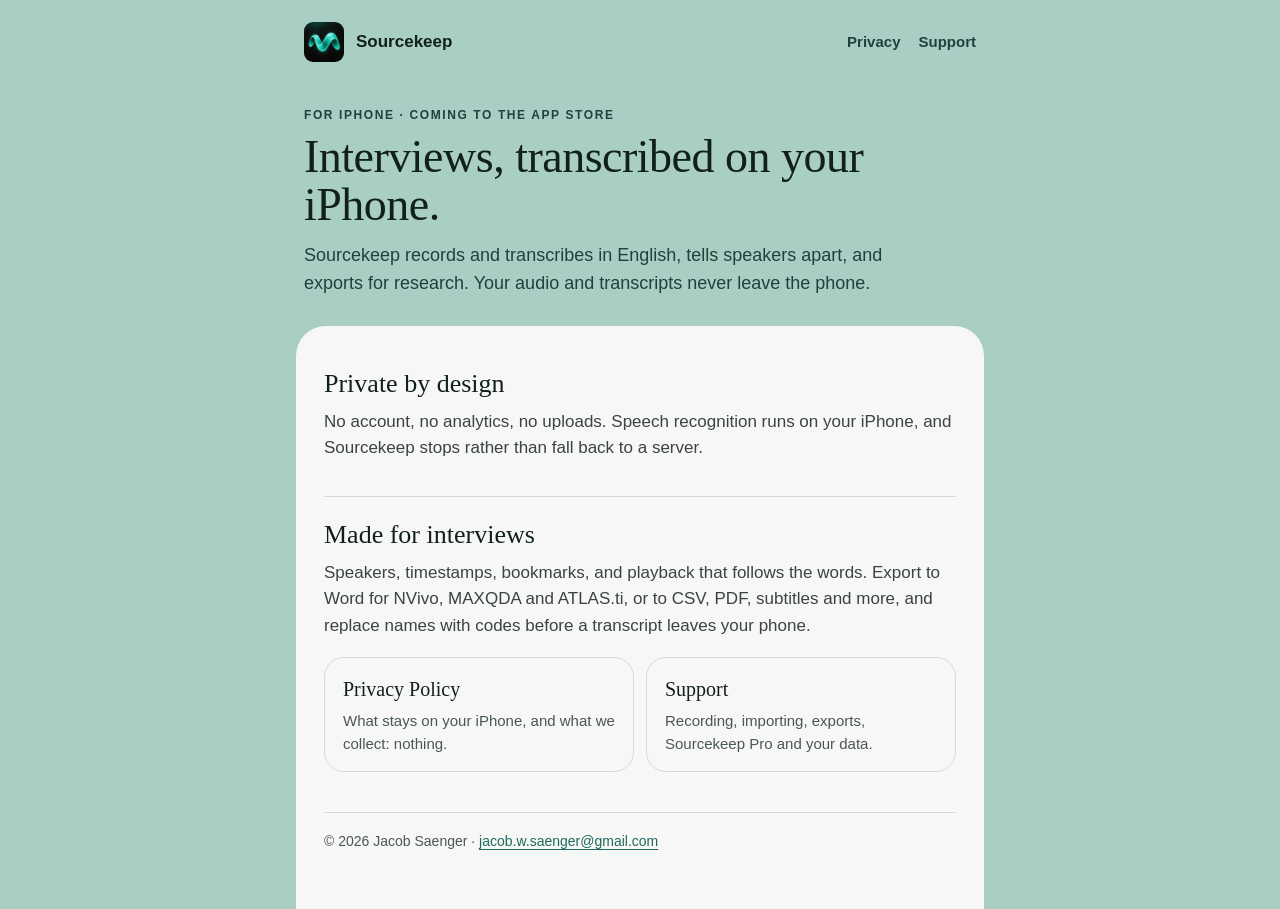
==== index.html @ 1a0badea "Privacy policy, support and home page" ====
<!doctype html>
<html lang="en">
<head>
<meta charset="utf-8">
<meta name="viewport" content="width=device-width, initial-scale=1">
<title>Sourcekeep — Private Transcripts</title>
<meta name="description" content="Sourcekeep records and transcribes interviews on your iPhone. Audio and transcripts never leave the phone: no account, no uploads.">
<link rel="icon" href="icon.png">
<link rel="stylesheet" href="style.css">
</head>
<body>
<div class="wrap">
  <header class="top">
    <a class="brand" href="./"><img src="icon.png" alt="">Sourcekeep</a>
    <nav><a href="privacy.html">Privacy</a><a href="support.html">Support</a></nav>
  </header>
  <div class="kicker">For iPhone · Coming to the App Store</div>
  <h1>Interviews, transcribed on your iPhone.</h1>
  <p class="lede">Sourcekeep records and transcribes in English, tells speakers apart, and exports for research. Your audio and transcripts never leave the phone.</p>

  <main class="sheet">
    <h2>Private by design</h2>
    <p>No account, no analytics, no uploads. Speech recognition runs on your iPhone, and Sourcekeep stops rather than fall back to a server.</p>
    <h2>Made for interviews</h2>
    <p>Speakers, timestamps, bookmarks, and playback that follows the words. Export to Word for NVivo, MAXQDA and ATLAS.ti, or to CSV, PDF, subtitles and more, and replace names with codes before a transcript leaves your phone.</p>
    <div class="cards">
      <a class="card" href="privacy.html"><b>Privacy Policy</b><span>What stays on your iPhone, and what we collect: nothing.</span></a>
      <a class="card" href="support.html"><b>Support</b><span>Recording, importing, exports, Sourcekeep Pro and your data.</span></a>
    </div>
    <footer>© 2026 Jacob Saenger · <a href="mailto:jacob.w.saenger@gmail.com">jacob.w.saenger@gmail.com</a></footer>
  </main>
</div>
</body>
</html>
---- style.css ----
/* Sourcekeep site — the app's Sage Sheet look. System fonts only: these pages
   make no third-party requests. */
:root {
  --ground: #A9CFC4; --sheet: #F7F8F5; --ink: #12201D; --ink2: #3A4440; --muted: #4A5752;
  --head: #23403A; --accent: #1E6B5E; --rule: rgba(18, 32, 29, 0.14); --soft: rgba(30, 107, 94, 0.12);
}
@media (prefers-color-scheme: dark) {
  :root {
    --ground: #10211D; --sheet: #172B26; --ink: #F1EDE3; --ink2: #C9CFC9; --muted: #A9B8B2;
    --head: #A9B8B2; --accent: #9FD3C4; --rule: rgba(241, 237, 227, 0.16); --soft: rgba(159, 211, 196, 0.16);
  }
}
* { box-sizing: border-box; }
html { -webkit-text-size-adjust: 100%; }
body {
  margin: 0; background: var(--ground); color: var(--ink);
  font: 17px/1.55 -apple-system, BlinkMacSystemFont, "Segoe UI", "Helvetica Neue", Arial, sans-serif;
}
.wrap { max-width: 720px; margin: 0 auto; padding: 0 16px; }
header.top { display: flex; align-items: center; justify-content: space-between; padding: 22px 8px 0; }
.brand { display: flex; align-items: center; gap: 12px; color: var(--ink); text-decoration: none; font-weight: 600; }
.brand img { width: 40px; height: 40px; border-radius: 9px; }
nav a { color: var(--head); text-decoration: none; font-size: 15px; font-weight: 600; margin-left: 18px; }
nav a:hover, nav a[aria-current="page"] { color: var(--ink); text-decoration: underline; text-underline-offset: 4px; }
.kicker { margin: 44px 8px 0; font-size: 12px; font-weight: 600; letter-spacing: 1.6px; text-transform: uppercase; color: var(--head); }
h1, h2 { font-family: ui-serif, "New York", "Iowan Old Style", "Palatino Linotype", Georgia, serif; font-weight: 500; }
h1 { margin: 8px 8px 0; font-size: clamp(34px, 7vw, 46px); line-height: 1.06; letter-spacing: -0.5px; }
.lede { margin: 12px 8px 0; font-size: 18px; color: var(--head); max-width: 34em; }
main.sheet {
  margin-top: 28px; background: var(--sheet); border-radius: 30px 30px 0 0; padding: 12px 28px 56px;
  min-height: 60vh;
}
h2 { margin: 34px 0 0; padding-top: 22px; border-top: 1px solid var(--rule); font-size: 26px; line-height: 1.2; }
main.sheet > h2:first-child { border-top: 0; margin-top: 8px; }
h3 { margin: 22px 0 0; font-size: 17px; font-weight: 600; }
p, ul { margin: 10px 0 0; color: var(--ink2); }
ul { padding-left: 22px; }
li { margin-top: 6px; }
strong { color: var(--ink); }
a { color: var(--accent); text-underline-offset: 3px; }
.note { margin-top: 18px; padding: 14px 16px; border-radius: 16px; background: var(--soft); color: var(--ink); }
.cards { display: grid; grid-template-columns: repeat(auto-fit, minmax(220px, 1fr)); gap: 12px; margin-top: 18px; }
.card { display: block; padding: 16px 18px; border-radius: 20px; border: 1px solid var(--rule); color: var(--ink); text-decoration: none; }
.card b { display: block; font-family: ui-serif, "New York", Georgia, serif; font-size: 20px; font-weight: 500; }
.card span { display: block; margin-top: 4px; font-size: 15px; color: var(--muted); }
.card:hover { border-color: var(--accent); }
footer { margin-top: 40px; padding-top: 18px; border-top: 1px solid var(--rule); font-size: 14px; color: var(--muted); }
@media (max-width: 480px) { main.sheet { padding: 8px 20px 44px; } nav a { margin-left: 14px; } }
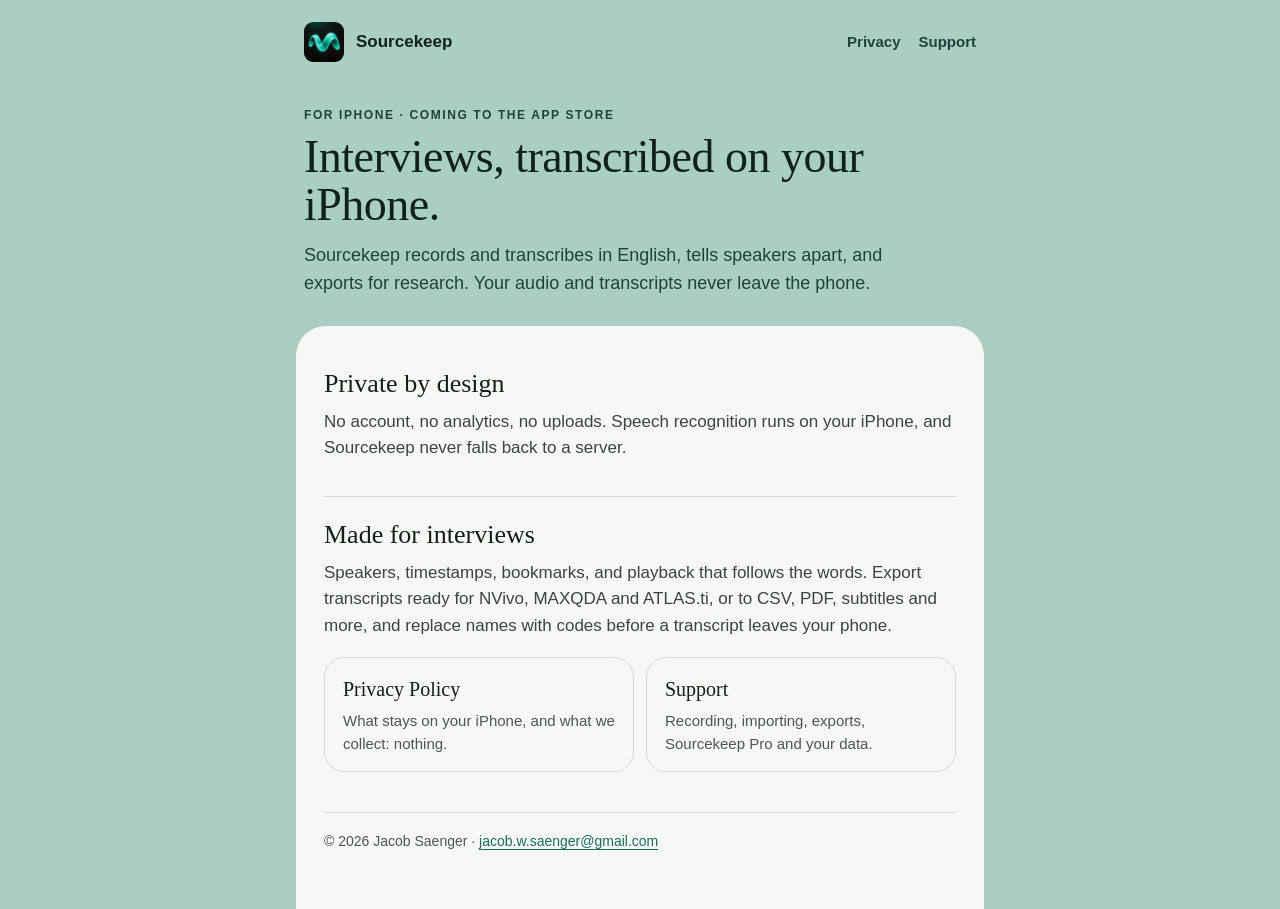
==== commit d378fcac: "Privacy and support: app lock, retention, exports, recording warnings, 3-hour limit" ====
--- a/index.html
+++ b/index.html
@@ -20,9 +20,9 @@
 
   <main class="sheet">
     <h2>Private by design</h2>
-    <p>No account, no analytics, no uploads. Speech recognition runs on your iPhone, and Sourcekeep stops rather than fall back to a server.</p>
+    <p>No account, no analytics, no uploads. Speech recognition runs on your iPhone, and Sourcekeep never falls back to a server.</p>
     <h2>Made for interviews</h2>
-    <p>Speakers, timestamps, bookmarks, and playback that follows the words. Export to Word for NVivo, MAXQDA and ATLAS.ti, or to CSV, PDF, subtitles and more, and replace names with codes before a transcript leaves your phone.</p>
+    <p>Speakers, timestamps, bookmarks, and playback that follows the words. Export transcripts ready for NVivo, MAXQDA and ATLAS.ti, or to CSV, PDF, subtitles and more, and replace names with codes before a transcript leaves your phone.</p>
     <div class="cards">
       <a class="card" href="privacy.html"><b>Privacy Policy</b><span>What stays on your iPhone, and what we collect: nothing.</span></a>
       <a class="card" href="support.html"><b>Support</b><span>Recording, importing, exports, Sourcekeep Pro and your data.</span></a>
